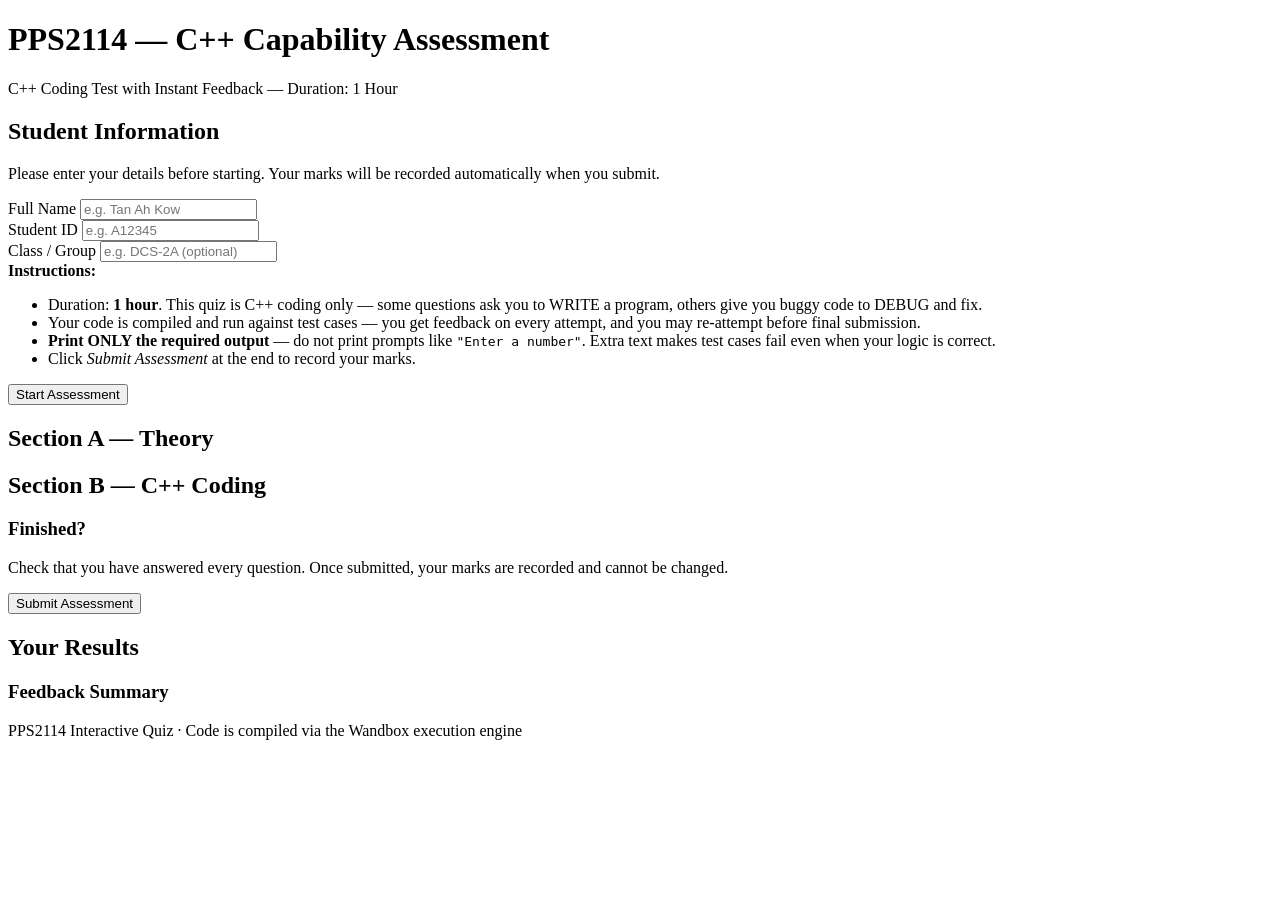
==== index.html @ 4f1332ae "Add files via upload" ====
<!DOCTYPE html>
<html lang="en">
<head>
  <meta charset="UTF-8">
  <meta name="viewport" content="width=device-width, initial-scale=1.0">
  <title>PPS2114 — C++ Assessment</title>
  <link rel="stylesheet" href="css/style.css">
</head>
<body>
  <header class="app-header">
    <h1>PPS2114 &mdash; C++ Capability Assessment</h1>
    <p class="subtitle">C++ Coding Test with Instant Feedback &mdash; Duration: 1 Hour</p>
  </header>

  <main id="app">

    <!-- ===================== START SCREEN ===================== -->
    <section id="start-screen" class="card">
      <h2>Student Information</h2>
      <p>Please enter your details before starting. Your marks will be recorded automatically when you submit.</p>
      <form id="student-form">
        <div class="form-row">
          <label for="student-name">Full Name</label>
          <input type="text" id="student-name" required placeholder="e.g. Tan Ah Kow" autocomplete="name">
        </div>
        <div class="form-row">
          <label for="student-id">Student ID</label>
          <input type="text" id="student-id" required placeholder="e.g. A12345" autocomplete="off">
        </div>
        <div class="form-row">
          <label for="student-class">Class / Group</label>
          <input type="text" id="student-class" placeholder="e.g. DCS-2A (optional)">
        </div>
        <div class="notice">
          <strong>Instructions:</strong>
          <ul>
            <li>Duration: <strong>1 hour</strong>. This quiz is C++ coding only — some questions ask you to WRITE a program, others give you buggy code to DEBUG and fix.</li>
            <li>Your code is compiled and run against test cases — you get feedback on every attempt, and you may re-attempt before final submission.</li>
            <li><strong>Print ONLY the required output</strong> — do not print prompts like <code>"Enter a number"</code>. Extra text makes test cases fail even when your logic is correct.</li>
            <li>Click <em>Submit Assessment</em> at the end to record your marks.</li>
          </ul>
        </div>
        <button type="submit" class="btn btn-primary btn-lg">Start Assessment</button>
      </form>
    </section>

    <!-- ===================== QUIZ SCREEN ===================== -->
    <section id="quiz-screen" class="hidden">
      <div class="sticky-bar">
        <span id="student-badge"></span>
        <span id="progress-badge"></span>
      </div>

      <div id="theory-section">
        <h2 class="section-title">Section A &mdash; Theory</h2>
        <div id="theory-container"></div>
      </div>

      <div id="coding-section">
        <h2 class="section-title" id="coding-title">Section B &mdash; C++ Coding</h2>
        <div id="coding-container"></div>
      </div>

      <div class="card submit-card">
        <h3>Finished?</h3>
        <p>Check that you have answered every question. Once submitted, your marks are recorded and cannot be changed.</p>
        <button id="submit-btn" class="btn btn-primary btn-lg">Submit Assessment</button>
        <p id="submit-status" class="submit-status"></p>
      </div>
    </section>

    <!-- ===================== RESULT SCREEN ===================== -->
    <section id="result-screen" class="hidden">
      <div class="card">
        <h2>Your Results</h2>
        <div id="score-summary"></div>
        <h3>Feedback Summary</h3>
        <div id="feedback-summary"></div>
        <p class="notice" id="record-status"></p>
      </div>
    </section>

  </main>

  <footer class="app-footer">
    <p>PPS2114 Interactive Quiz &middot; Code is compiled via the Wandbox execution engine</p>
  </footer>

  <script src="js/config.js"></script>
  <script src="js/questions.js"></script>
  <script src="js/app.js"></script>
</body>
</html>
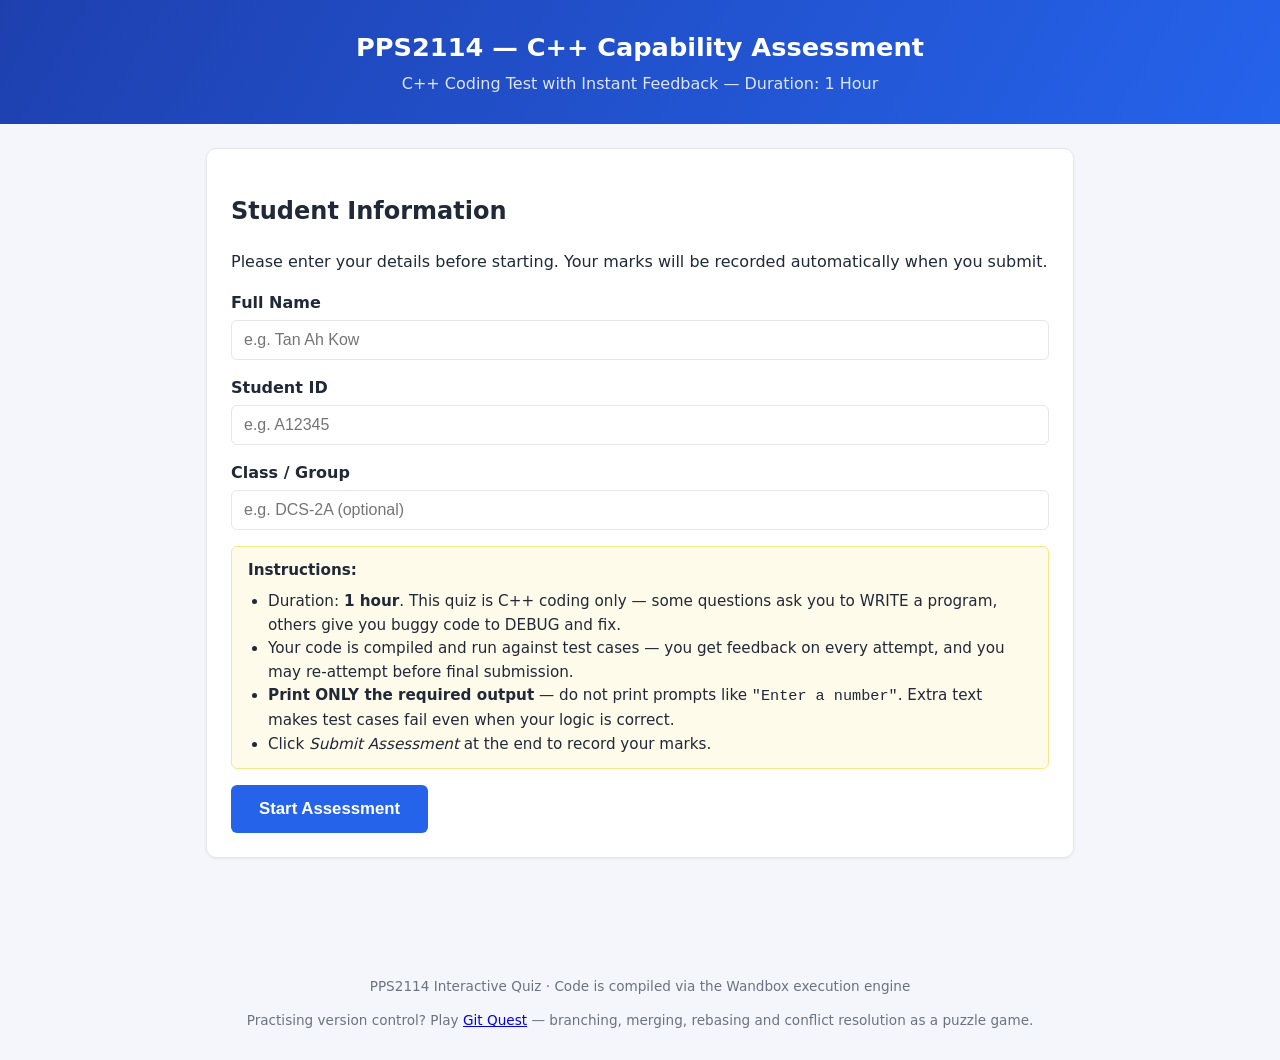
==== commit 98fc9957: "Add Git Quest: a gamified Git branching/merging/rebase portal A second self-contained teaching app i" ====
--- a/index.html
+++ b/index.html
@@ -84,6 +84,8 @@
 
   <footer class="app-footer">
     <p>PPS2114 Interactive Quiz &middot; Code is compiled via the Wandbox execution engine</p>
+    <p>Practising version control? Play <a href="git-game.html">Git Quest</a> &mdash;
+       branching, merging, rebasing and conflict resolution as a puzzle game.</p>
   </footer>
 
   <script src="js/config.js"></script>
--- a/css/style.css
+++ b/css/style.css
@@ -0,0 +1,264 @@
+:root {
+  --bg: #f4f6fb;
+  --card: #ffffff;
+  --ink: #1f2937;
+  --muted: #6b7280;
+  --primary: #2563eb;
+  --primary-dark: #1e40af;
+  --green: #16a34a;
+  --green-bg: #ecfdf5;
+  --red: #dc2626;
+  --red-bg: #fef2f2;
+  --amber: #b45309;
+  --amber-bg: #fffbeb;
+  --border: #e5e7eb;
+  --radius: 10px;
+  --mono: "Consolas", "Menlo", monospace;
+}
+
+* { box-sizing: border-box; }
+
+body {
+  margin: 0;
+  font-family: "Segoe UI", system-ui, -apple-system, sans-serif;
+  background: var(--bg);
+  color: var(--ink);
+  line-height: 1.55;
+}
+
+.app-header {
+  background: linear-gradient(120deg, var(--primary-dark), var(--primary));
+  color: #fff;
+  padding: 28px 16px;
+  text-align: center;
+}
+.app-header h1 { margin: 0 0 4px; font-size: 1.6rem; }
+.app-header .subtitle { margin: 0; opacity: 0.85; }
+
+main {
+  max-width: 900px;
+  margin: 0 auto;
+  padding: 24px 16px 64px;
+}
+
+.hidden { display: none !important; }
+
+.card {
+  background: var(--card);
+  border: 1px solid var(--border);
+  border-radius: var(--radius);
+  padding: 24px;
+  margin-bottom: 24px;
+  box-shadow: 0 1px 3px rgba(0,0,0,0.06);
+}
+
+.section-title {
+  margin: 32px 0 16px;
+  padding-bottom: 8px;
+  border-bottom: 3px solid var(--primary);
+}
+
+.form-row { margin-bottom: 16px; }
+.form-row label { display: block; font-weight: 600; margin-bottom: 4px; }
+.form-row input {
+  width: 100%;
+  padding: 10px 12px;
+  border: 1px solid var(--border);
+  border-radius: 6px;
+  font-size: 1rem;
+}
+.form-row input:focus { outline: 2px solid var(--primary); border-color: transparent; }
+
+.notice {
+  background: var(--amber-bg);
+  border: 1px solid #fde68a;
+  border-radius: 6px;
+  padding: 12px 16px;
+  margin: 16px 0;
+  font-size: 0.95rem;
+}
+.notice ul { margin: 8px 0 0; padding-left: 20px; }
+
+.btn {
+  cursor: pointer;
+  border: none;
+  border-radius: 6px;
+  font-size: 1rem;
+  padding: 10px 18px;
+  font-weight: 600;
+}
+.btn-primary { background: var(--primary); color: #fff; }
+.btn-primary:hover { background: var(--primary-dark); }
+.btn-primary:disabled { background: #9ca3af; cursor: not-allowed; }
+.btn-secondary { background: #e5e7eb; color: var(--ink); }
+.btn-secondary:hover { background: #d1d5db; }
+.btn-lg { padding: 14px 28px; font-size: 1.05rem; }
+
+.sticky-bar {
+  position: sticky;
+  top: 0;
+  z-index: 10;
+  display: flex;
+  justify-content: space-between;
+  background: var(--card);
+  border: 1px solid var(--border);
+  border-radius: var(--radius);
+  padding: 10px 16px;
+  margin-bottom: 8px;
+  font-weight: 600;
+  box-shadow: 0 2px 6px rgba(0,0,0,0.08);
+}
+
+/* ---------- Question cards ---------- */
+.question-card { position: relative; }
+.q-number {
+  display: inline-block;
+  background: var(--primary);
+  color: #fff;
+  border-radius: 999px;
+  padding: 2px 12px;
+  font-size: 0.85rem;
+  font-weight: 700;
+  margin-bottom: 8px;
+}
+.q-number.q-debug { background: var(--amber); }
+.q-marks { color: var(--muted); font-size: 0.85rem; margin-left: 8px; }
+.q-text { font-size: 1.05rem; font-weight: 600; margin: 4px 0 14px; white-space: pre-wrap; }
+
+.q-text code, .option-label code, .feedback code {
+  font-family: var(--mono);
+  background: #eef2ff;
+  padding: 1px 5px;
+  border-radius: 4px;
+  font-size: 0.92em;
+}
+
+pre.code-snippet {
+  font-family: var(--mono);
+  background: #0f172a;
+  color: #e2e8f0;
+  padding: 14px;
+  border-radius: 8px;
+  overflow-x: auto;
+  font-size: 0.9rem;
+}
+
+/* MCQ options */
+.option {
+  display: flex;
+  align-items: flex-start;
+  gap: 10px;
+  border: 1px solid var(--border);
+  border-radius: 8px;
+  padding: 12px 14px;
+  margin-bottom: 8px;
+  cursor: pointer;
+  transition: background 0.15s, border-color 0.15s;
+}
+.option:hover { background: #f0f5ff; border-color: var(--primary); }
+.option input { margin-top: 4px; }
+.option.selected { border-color: var(--primary); background: #eff6ff; }
+.option.locked { cursor: default; }
+.option.correct { border-color: var(--green); background: var(--green-bg); }
+.option.wrong { border-color: var(--red); background: var(--red-bg); }
+
+.check-answer-btn { margin-top: 8px; }
+
+/* Feedback boxes */
+.feedback {
+  border-radius: 8px;
+  padding: 12px 16px;
+  margin-top: 12px;
+  font-size: 0.95rem;
+  white-space: pre-wrap;
+}
+.feedback.good { background: var(--green-bg); border: 1px solid #a7f3d0; color: #065f46; }
+.feedback.bad { background: var(--red-bg); border: 1px solid #fecaca; color: #7f1d1d; }
+.feedback.info { background: #eff6ff; border: 1px solid #bfdbfe; color: #1e3a8a; }
+
+/* Coding editor */
+.code-editor {
+  width: 100%;
+  min-height: 260px;
+  font-family: var(--mono);
+  font-size: 0.92rem;
+  border: 1px solid var(--border);
+  border-radius: 8px;
+  padding: 12px;
+  background: #0f172a;
+  color: #e2e8f0;
+  resize: vertical;
+  tab-size: 4;
+  line-height: 1.5;
+}
+.code-editor:focus { outline: 2px solid var(--primary); }
+
+.editor-toolbar {
+  display: flex;
+  gap: 10px;
+  align-items: center;
+  margin-top: 10px;
+  flex-wrap: wrap;
+}
+.run-status { font-size: 0.9rem; color: var(--muted); }
+
+.testcase-table {
+  width: 100%;
+  border-collapse: collapse;
+  margin-top: 10px;
+  font-size: 0.9rem;
+}
+.testcase-table th, .testcase-table td {
+  border: 1px solid var(--border);
+  padding: 8px 10px;
+  text-align: left;
+  vertical-align: top;
+}
+.testcase-table th { background: #f3f4f6; }
+.testcase-table td.pass { color: var(--green); font-weight: 700; }
+.testcase-table td.fail { color: var(--red); font-weight: 700; }
+.testcase-table pre {
+  margin: 0;
+  font-family: var(--mono);
+  font-size: 0.85rem;
+  white-space: pre-wrap;
+}
+
+.submit-card { text-align: center; margin-top: 40px; }
+.submit-status { font-weight: 600; }
+.submit-status.error { color: var(--red); }
+
+/* Result screen */
+.score-big {
+  font-size: 3rem;
+  font-weight: 800;
+  color: var(--primary-dark);
+  text-align: center;
+  margin: 10px 0;
+}
+.score-line { text-align: center; color: var(--muted); margin-bottom: 20px; }
+
+.fb-item {
+  border-left: 4px solid var(--border);
+  padding: 8px 14px;
+  margin-bottom: 10px;
+  background: #fafafa;
+  border-radius: 0 6px 6px 0;
+}
+.fb-item.good { border-left-color: var(--green); }
+.fb-item.bad { border-left-color: var(--red); }
+.fb-item.partial { border-left-color: var(--amber); }
+.fb-item h4 { margin: 0 0 4px; }
+.fb-item p { margin: 0; font-size: 0.93rem; }
+
+.app-footer {
+  text-align: center;
+  color: var(--muted);
+  font-size: 0.85rem;
+  padding: 16px;
+}
+
+@media (max-width: 600px) {
+  .card { padding: 16px; }
+  .sticky-bar { flex-direction: column; gap: 4px; }
+}
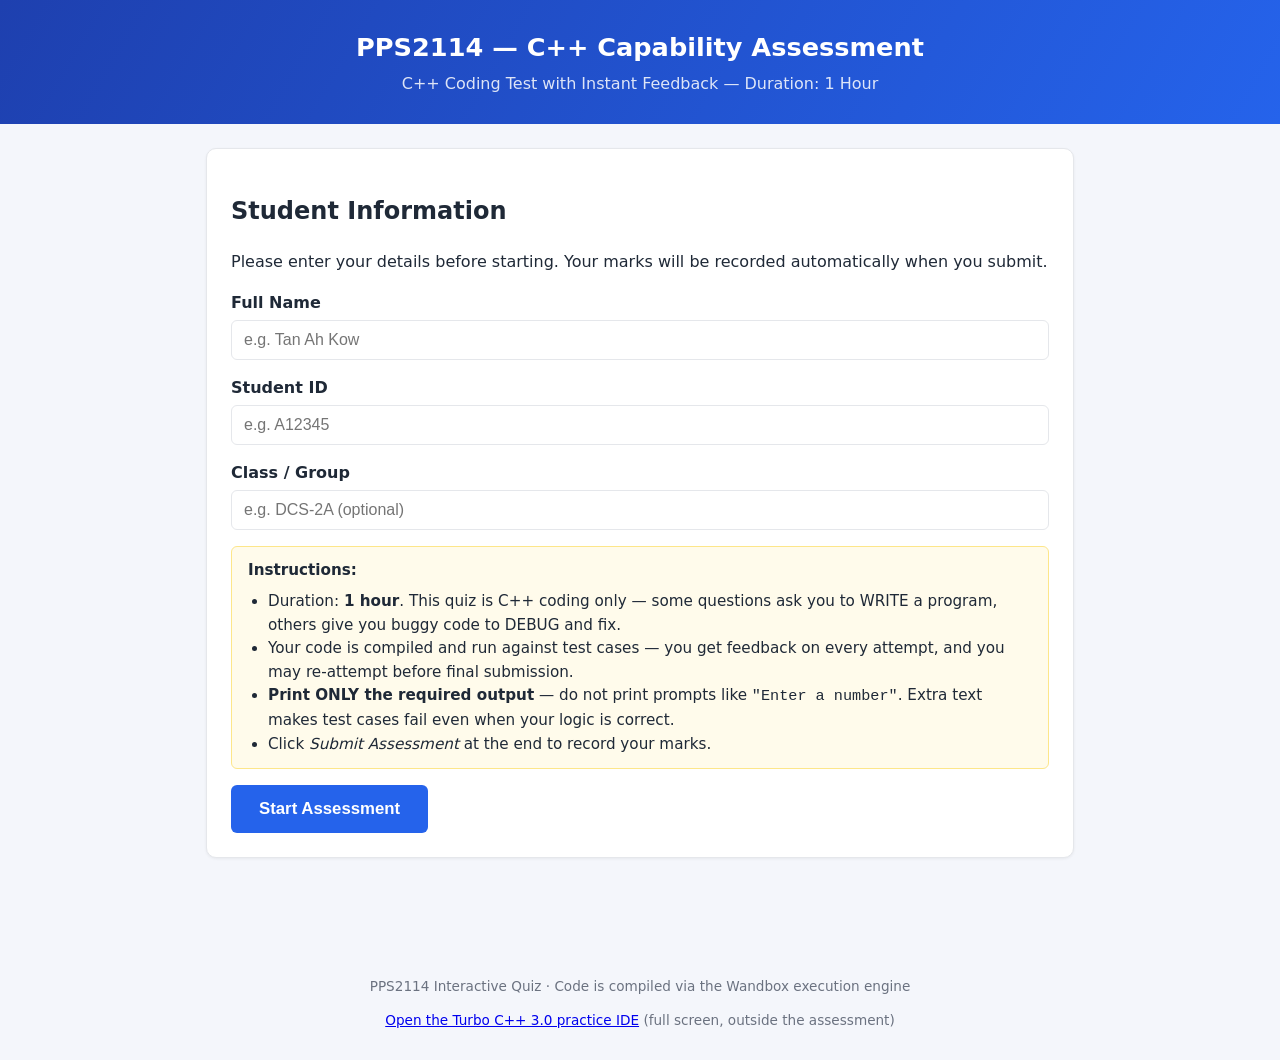
==== commit 4488ed43: "Add a Borland Turbo C++ 3.0 emulation as the code editor Students on this course are taught in Turbo" ====
--- a/index.html
+++ b/index.html
@@ -5,6 +5,7 @@
   <meta name="viewport" content="width=device-width, initial-scale=1.0">
   <title>PPS2114 — C++ Assessment</title>
   <link rel="stylesheet" href="css/style.css">
+  <link rel="stylesheet" href="css/turbo.css">
 </head>
 <body>
   <header class="app-header">
@@ -84,11 +85,11 @@
 
   <footer class="app-footer">
     <p>PPS2114 Interactive Quiz &middot; Code is compiled via the Wandbox execution engine</p>
-    <p>Practising version control? Play <a href="git-game.html">Git Quest</a> &mdash;
-       branching, merging, rebasing and conflict resolution as a puzzle game.</p>
+    <p><a href="turbo.html">Open the Turbo C++ 3.0 practice IDE</a> (full screen, outside the assessment)</p>
   </footer>
 
   <script src="js/config.js"></script>
+  <script src="js/turbo.js"></script>
   <script src="js/questions.js"></script>
   <script src="js/app.js"></script>
 </body>
--- a/css/turbo.css
+++ b/css/turbo.css
@@ -0,0 +1,106 @@
+/* ============================================================
+   Borland Turbo C++ 3.0 — DOS text-mode look (80x25 char grid)
+   Used by js/turbo.js. Every colour comes from the 16-colour
+   EGA palette written inline by the renderer; this file only
+   provides the character grid, cursor and scaling.
+   ============================================================ */
+
+.tc-shell {
+  position: relative;
+  background: #000;
+  padding: 6px;
+  border-radius: 4px;
+  box-shadow: inset 0 0 24px rgba(0, 0, 0, 0.9), 0 2px 8px rgba(0, 0, 0, 0.35);
+  overflow: hidden;
+}
+
+.tc-screen {
+  font-family: "Px437 IBM VGA 8x16", "Perfect DOS VGA 437", "IBM Plex Mono",
+               "Consolas", "Lucida Console", "DejaVu Sans Mono", monospace;
+  font-size: 16px;
+  line-height: 1.18;
+  /* vertical padding on an *inline* span paints the background over the
+     leading without changing the layout, so character cells touch */
+  letter-spacing: 0;
+  white-space: pre;
+  cursor: default;
+  outline: none;
+  user-select: none;
+  -webkit-font-smoothing: none;
+  font-variant-ligatures: none;
+  text-rendering: optimizeSpeed;
+  margin: 0 auto;
+}
+
+.tc-row { display: block; height: 1.18em; }
+.tc-row span { padding: 0.06em 0; }
+
+/* text cursor — thin underline in insert mode, half block when overwriting */
+.tc-cur { position: relative; display: inline-block; }
+.tc-cur::after {
+  content: "";
+  position: absolute;
+  left: 0; right: 0; bottom: 0;
+  height: 2px;
+  background: currentColor;
+  animation: tc-blink 1.06s steps(1, end) infinite;
+}
+.tc-screen.tc-overwrite .tc-cur::after { height: 50%; }
+.tc-screen.tc-nofocus .tc-cur::after { display: none; }
+
+@keyframes tc-blink { 0%, 50% { opacity: 1; } 50.01%, 100% { opacity: 0; } }
+
+@media (prefers-reduced-motion: reduce) {
+  .tc-cur::after { animation: none; }
+}
+
+/* off-screen textarea: captures the keyboard, clipboard and mobile IME */
+.tc-input {
+  position: absolute;
+  width: 1px; height: 1px;
+  padding: 0; border: 0;
+  opacity: 0;
+  left: -9999px; top: 0;
+  resize: none;
+}
+
+/* ---- embedded (inside a quiz question card) ---- */
+.tc-embed { margin: 12px 0; }
+.tc-hint {
+  font-size: 0.85rem;
+  color: #6b7280;
+  margin: 6px 0 0;
+}
+.tc-hint kbd {
+  font-family: var(--mono, monospace);
+  background: #eef2ff;
+  border: 1px solid #c7d2fe;
+  border-bottom-width: 2px;
+  border-radius: 4px;
+  padding: 0 4px;
+}
+
+/* ---- standalone page (turbo.html) ---- */
+body.tc-page {
+  margin: 0;
+  background: #101010;
+  color: #c8c8c8;
+  font-family: "Segoe UI", system-ui, sans-serif;
+}
+body.tc-page .tc-wrap {
+  min-height: 100vh;
+  display: flex;
+  flex-direction: column;
+  align-items: center;
+  justify-content: center;
+  padding: 12px;
+}
+body.tc-page .tc-shell { width: 100%; max-width: 1120px; }
+body.tc-page .tc-note {
+  max-width: 1120px;
+  font-size: 0.82rem;
+  color: #8a8a8a;
+  margin: 10px auto 0;
+  text-align: center;
+}
+body.tc-page .tc-note a { color: #b0b0b0; }
